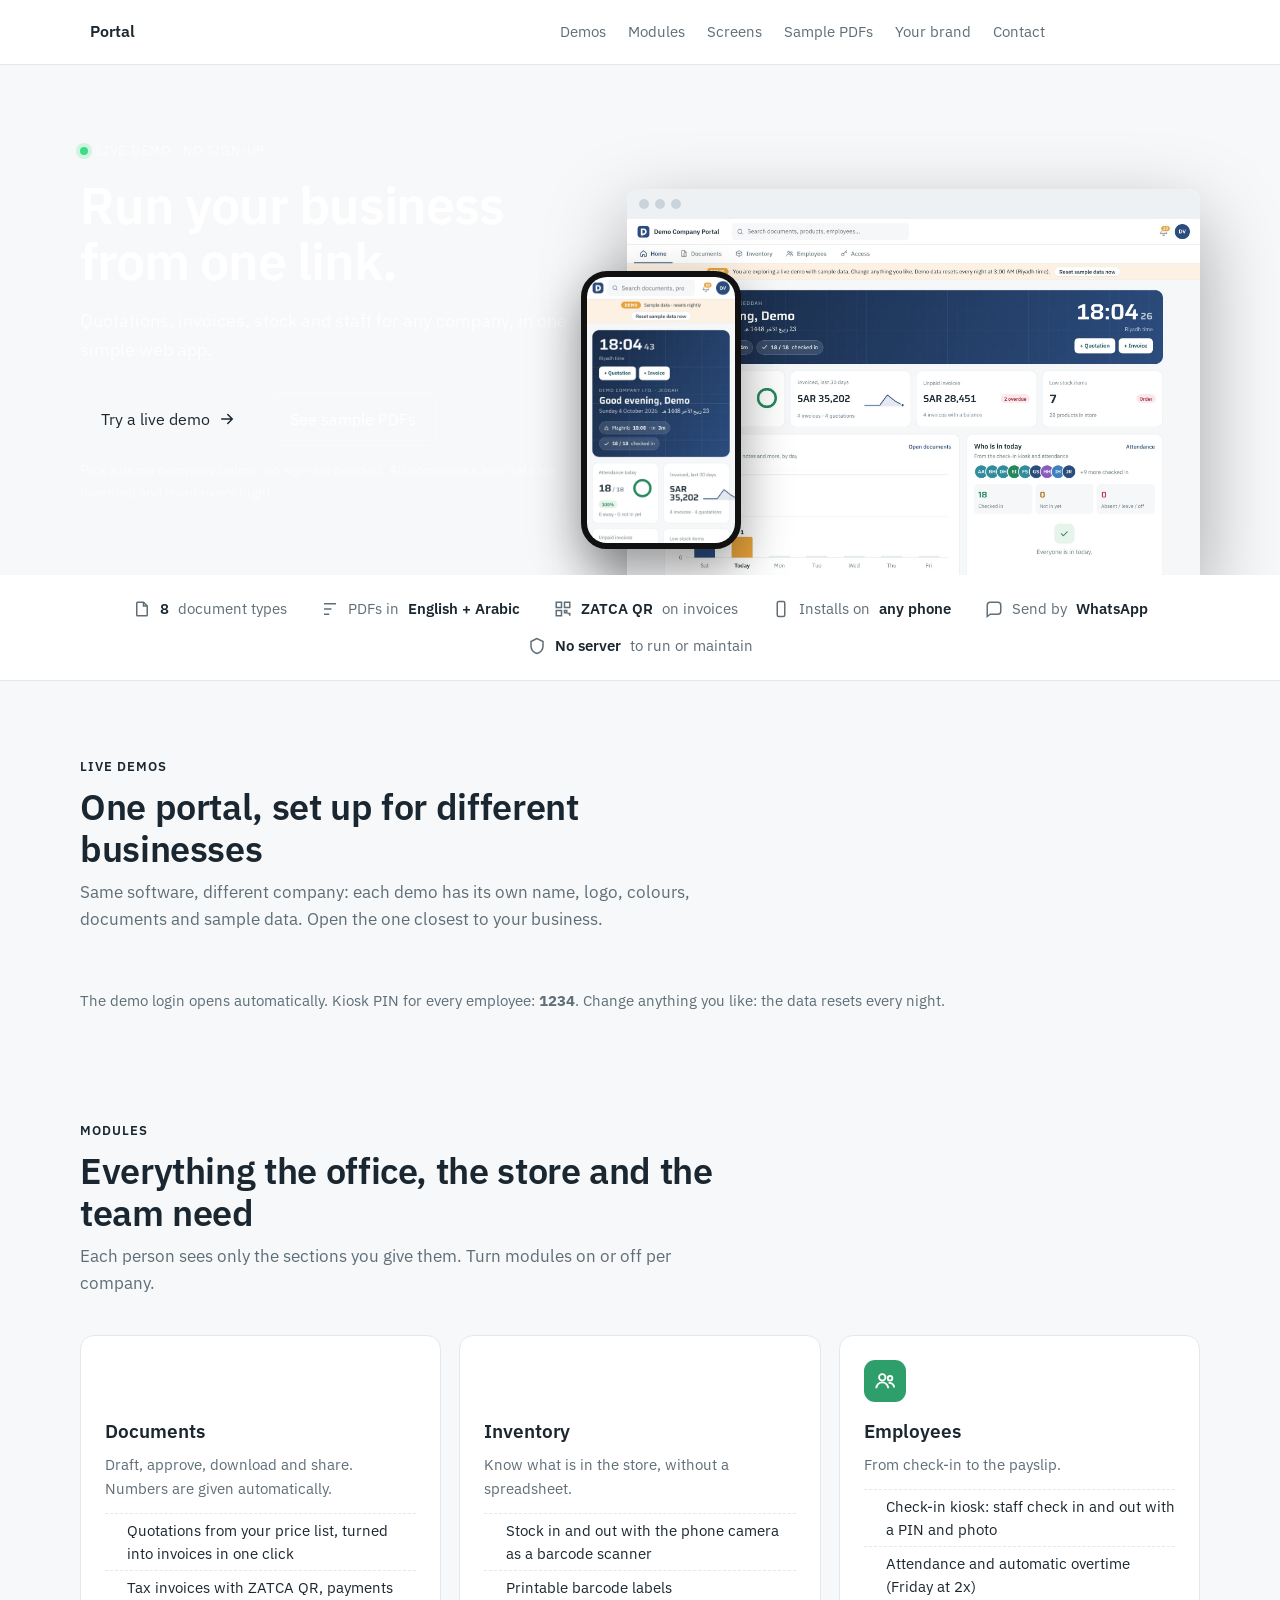
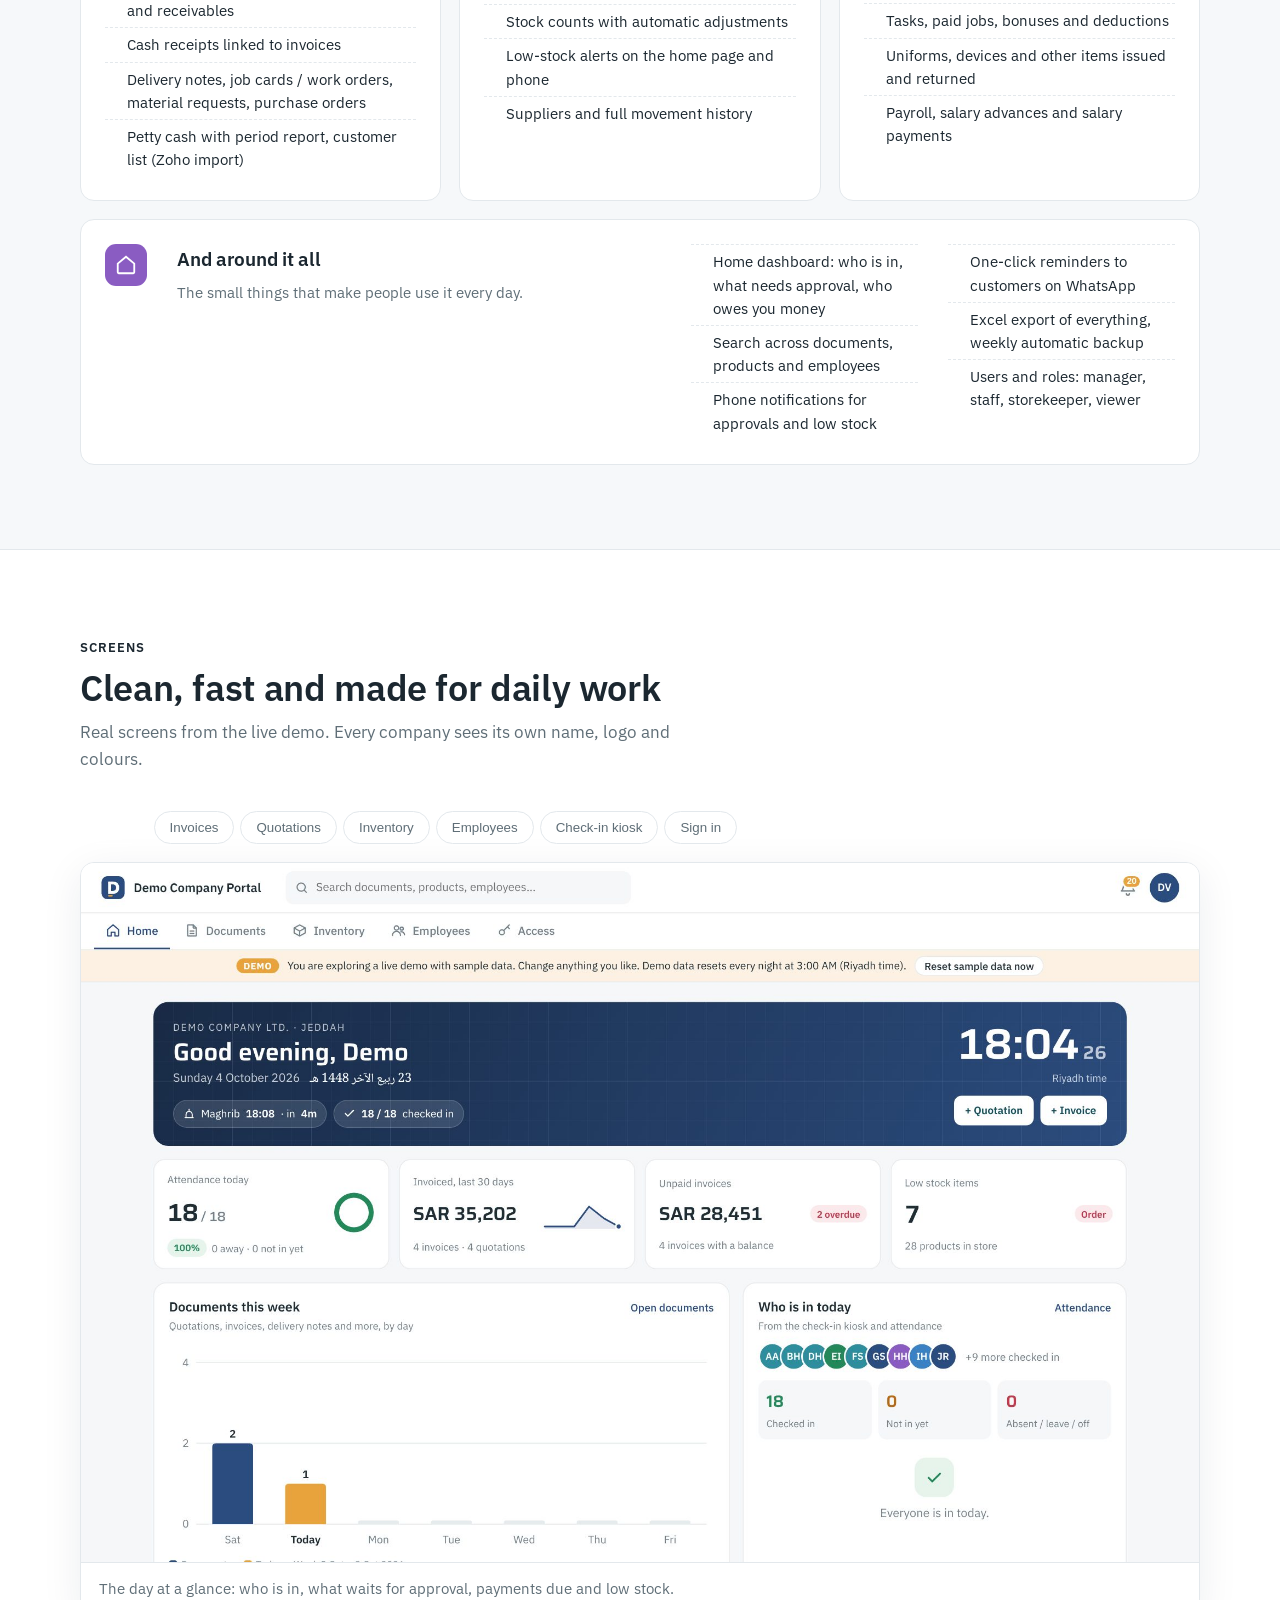
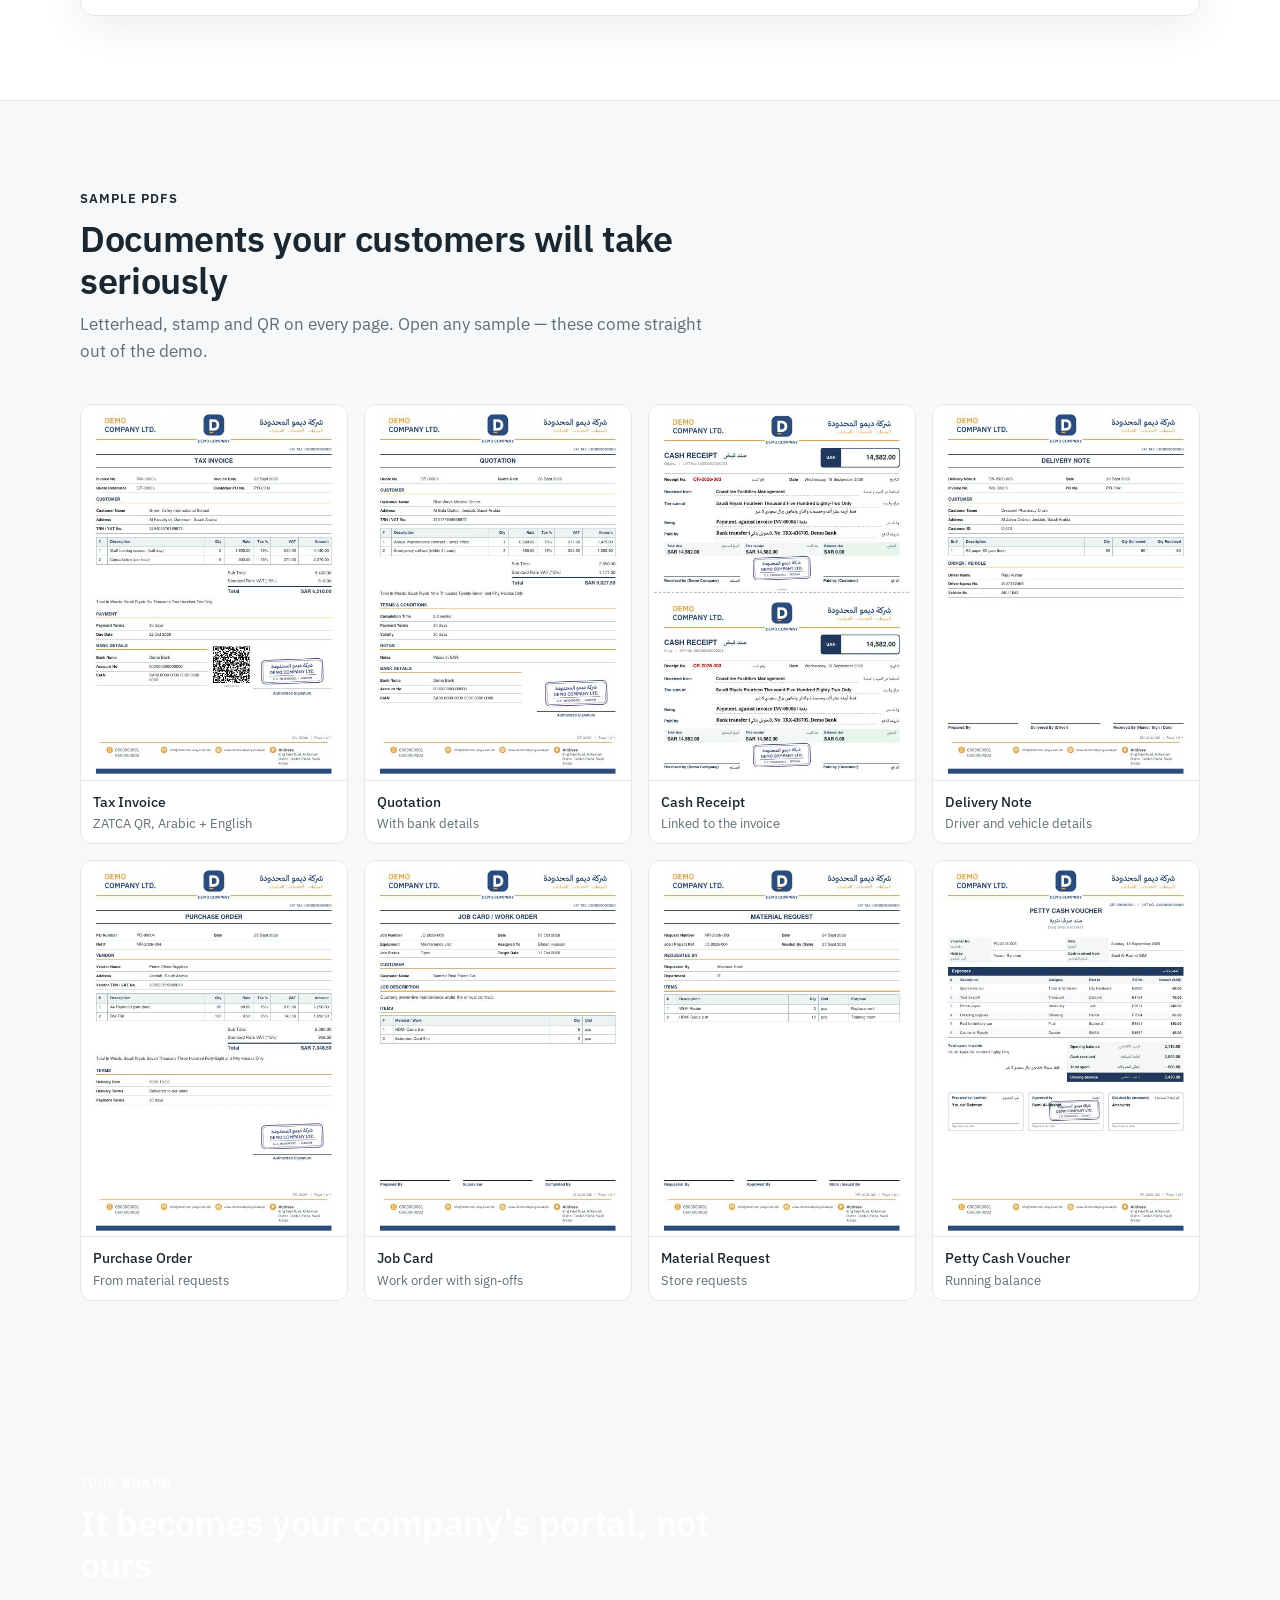
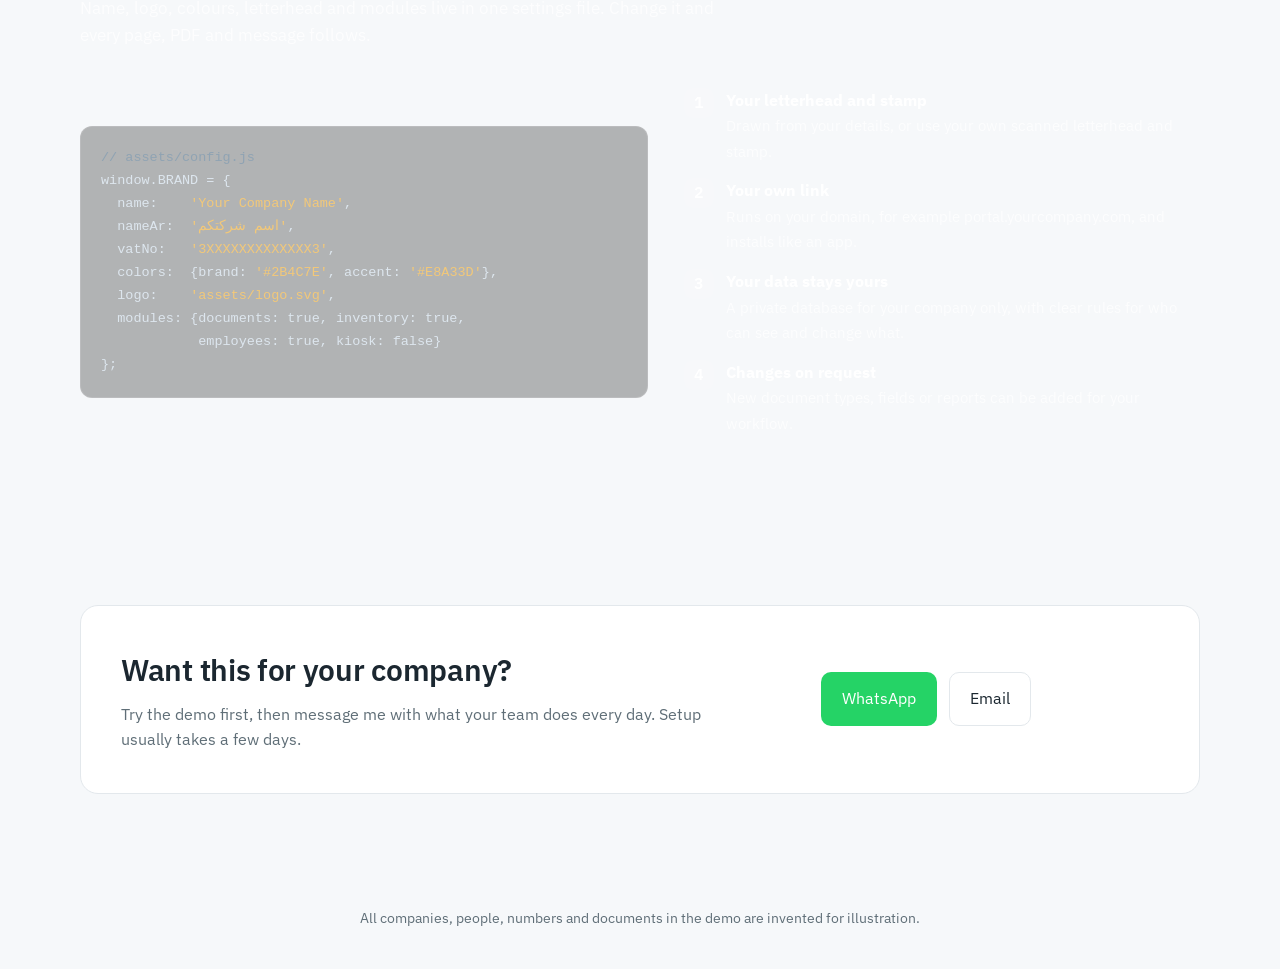
==== landing/index.html @ b4ddd35f "Add files via upload" ====
<!doctype html>
<html lang="en">
<head>
<meta charset="utf-8">
<meta name="viewport" content="width=device-width, initial-scale=1">
<title>Business Portal — live demo</title>
<meta name="description" content="Quotations, invoices with ZATCA QR, stock, attendance and payroll for any company. Try the live demo.">
<link rel="icon" href="assets/favicon.png">
<link rel="preconnect" href="https://fonts.googleapis.com"><link rel="preconnect" href="https://fonts.gstatic.com" crossorigin>
<link rel="stylesheet" href="https://fonts.googleapis.com/css2?family=IBM+Plex+Sans:wght@400;500;600&family=IBM+Plex+Sans+Arabic:wght@400;600&display=swap">
<script src="assets/config.js"></script>
<script src="demos.js"></script>
<style>
:root{--ink:#1B2730;--muted:#5F6E77;--line:#E3E8EC;--bg:#F6F8FA;--card:#fff;--r:14px;--max:1160px}
*{box-sizing:border-box}
html{scroll-behavior:smooth}
body{margin:0;font:16px/1.6 'IBM Plex Sans','IBM Plex Sans Arabic',system-ui,sans-serif;color:var(--ink);background:var(--bg);-webkit-font-smoothing:antialiased}
a{color:inherit}
img{max-width:100%;display:block}
.wrap{max-width:var(--max);margin:0 auto;padding:0 20px}
.btn{display:inline-flex;align-items:center;gap:8px;border-radius:10px;padding:13px 20px;font:600 15px/1 inherit;text-decoration:none;border:1px solid transparent;cursor:pointer;white-space:nowrap}
.btn.main{background:var(--accent);color:#1B2730}
.btn.main:hover{filter:brightness(.95)}
.btn.line{border-color:rgba(255,255,255,.35);color:#fff}
.btn.line:hover{background:rgba(255,255,255,.08)}
.btn.dark{background:var(--brand);color:#fff}
.btn svg{width:18px;height:18px}

/* top */
header.top{position:sticky;top:0;z-index:20;background:rgba(255,255,255,.92);backdrop-filter:saturate(1.4) blur(10px);border-bottom:1px solid var(--line)}
header.top .wrap{display:flex;align-items:center;gap:22px;height:64px}
.logo{display:flex;align-items:center;gap:10px;font-weight:600;text-decoration:none}
.logo img{height:32px;width:auto}
header nav{display:flex;gap:22px;margin-left:auto;font-size:14.5px}
header nav a{text-decoration:none;color:var(--muted)}
header nav a:hover{color:var(--ink)}
header .btn{padding:10px 16px;font-size:14px}
@media (max-width:780px){header nav{display:none}header .btn{margin-left:auto}}

/* hero */
.hero{background:linear-gradient(160deg,var(--brand-deep) 0%,var(--brand) 70%);color:#fff;overflow:hidden;position:relative}
.hero::before{content:'';position:absolute;inset:0;background-image:linear-gradient(rgba(255,255,255,.05) 1px,transparent 1px),linear-gradient(90deg,rgba(255,255,255,.05) 1px,transparent 1px);background-size:40px 40px;mask-image:linear-gradient(180deg,#000 30%,transparent)}
.hero .wrap{position:relative;display:grid;grid-template-columns:1fr 1.15fr;gap:48px;align-items:center;padding-top:72px;padding-bottom:0}
.eyebrow{display:inline-flex;gap:8px;align-items:center;font-size:13px;letter-spacing:.06em;text-transform:uppercase;color:rgba(255,255,255,.75)}
.eyebrow i{width:8px;height:8px;border-radius:50%;background:#3DDC84;box-shadow:0 0 0 4px rgba(61,220,132,.2)}
.hero h1{font-size:clamp(34px,4.4vw,52px);line-height:1.08;margin:14px 0 18px;letter-spacing:-.02em;font-weight:600}
.hero h1 em{font-style:normal;color:var(--accent)}
.hero p.lead{font-size:18px;color:rgba(255,255,255,.82);margin:0 0 28px;max-width:30em}
.cta{display:flex;gap:12px;flex-wrap:wrap}
.hero small{display:block;margin-top:14px;color:rgba(255,255,255,.6);font-size:13.5px}
.shots{position:relative;align-self:end;margin-bottom:-2px}
.browser{background:#fff;border-radius:12px 12px 0 0;box-shadow:0 30px 80px rgba(0,0,0,.35);overflow:hidden}
.browser .bar{display:flex;gap:6px;padding:10px 12px;background:#EEF1F4}
.browser .bar i{width:10px;height:10px;border-radius:50%;background:#CBD3DA}
.phone{position:absolute;left:-46px;bottom:28px;width:28%;border:6px solid #111;border-radius:26px;overflow:hidden;box-shadow:0 20px 50px rgba(0,0,0,.4);background:#111}
.phone img{aspect-ratio:390/700;object-fit:cover;object-position:top}
@media (max-width:900px){.hero .wrap{grid-template-columns:1fr;padding-top:48px}.phone{left:auto;right:12px;width:30%}}

/* facts */
.facts{background:#fff;border-bottom:1px solid var(--line)}
.facts ul{list-style:none;margin:0 auto;padding:22px 20px;display:flex;flex-wrap:wrap;gap:14px 34px;justify-content:center;max-width:var(--max)}
.facts li{display:flex;align-items:center;gap:9px;font-size:14.5px;color:var(--muted)}
.facts b{color:var(--ink);font-weight:600}
.facts svg{width:18px;height:18px;color:var(--brand)}

section{padding:84px 0}
.sec-h{max-width:640px;margin-bottom:38px}
.sec-h .k{font-size:13px;letter-spacing:.08em;text-transform:uppercase;color:var(--brand);font-weight:600}
.sec-h h2{font-size:clamp(26px,3vw,36px);line-height:1.15;margin:8px 0 10px;letter-spacing:-.01em;font-weight:600}
.sec-h p{color:var(--muted);margin:0;font-size:17px}


/* demo companies */
.demos{padding-top:72px;padding-bottom:20px}
.demo-grid{display:grid;grid-template-columns:repeat(auto-fit,minmax(300px,1fr));gap:20px}
.demo{background:#fff;border:1px solid var(--line);border-radius:18px;overflow:hidden;display:flex;flex-direction:column}
.demo .head{display:flex;gap:14px;align-items:center;padding:22px 24px;color:#fff;background:linear-gradient(150deg,var(--d-deep),var(--d))}
.demo .head img{width:52px;height:52px;flex:none;border-radius:12px;background:#fff;padding:6px}
.demo .head b{display:block;font-size:19px;font-weight:600;line-height:1.25}
.demo .head span{display:block;font-size:13px;opacity:.82}
.demo .head .ind{display:inline-block;margin-bottom:4px;font-size:12px;letter-spacing:.06em;text-transform:uppercase;background:rgba(255,255,255,.16);border-radius:99px;padding:2px 10px;opacity:1}
.demo .body{padding:18px 24px 22px;display:flex;flex-direction:column;gap:14px;flex:1}
.demo ul{margin:0;padding:0;list-style:none;font-size:14.5px}
.demo li{padding:5px 0 5px 22px;position:relative;border-top:1px dashed var(--line)}
.demo li:first-child{border-top:0}
.demo li::before{content:'';position:absolute;left:2px;top:13px;width:9px;height:5px;border-left:2px solid var(--d);border-bottom:2px solid var(--d);transform:rotate(-45deg)}
.demo .go{margin-top:auto;align-self:flex-start;background:var(--d);color:#fff}
.demo .go[aria-disabled=true]{background:#E3E8EC;color:var(--muted);cursor:default}
.demo-note{color:var(--muted);font-size:14.5px;margin:18px 0 0}

/* modules */
.mods{display:grid;grid-template-columns:repeat(3,1fr);gap:18px}
.mod{background:var(--card);border:1px solid var(--line);border-radius:var(--r);padding:24px}
.mod .ic{width:42px;height:42px;border-radius:11px;display:grid;place-items:center;color:#fff;margin-bottom:14px}
.mod .ic svg{width:22px;height:22px}
.mod h3{margin:0 0 6px;font-size:19px;font-weight:600}
.mod p{margin:0 0 12px;color:var(--muted);font-size:15px}
.mod ul{margin:0;padding:0;list-style:none;font-size:14.5px}
.mod li{padding:5px 0 5px 22px;position:relative;border-top:1px dashed var(--line)}
.mod li::before{content:'';position:absolute;left:2px;top:13px;width:9px;height:5px;border-left:2px solid var(--brand);border-bottom:2px solid var(--brand);transform:rotate(-45deg)}
.mod.wide{grid-column:span 3;display:grid;grid-template-columns:auto 1fr 1fr;gap:10px 30px;align-items:start}
.mod.wide ul{columns:2;column-gap:30px}
.mod.wide li{break-inside:avoid}
@media (max-width:900px){.mods{grid-template-columns:1fr}.mod.wide{grid-column:auto;display:block}.mod.wide ul{columns:1}}

/* screens */
.tabs{display:flex;gap:6px;flex-wrap:wrap;margin-bottom:18px}
.tabs button{border:1px solid var(--line);background:#fff;border-radius:99px;padding:8px 15px;font:500 14px inherit;color:var(--muted);cursor:pointer}
.tabs button[aria-selected=true]{background:var(--brand);border-color:var(--brand);color:#fff}
.stage{background:#fff;border:1px solid var(--line);border-radius:var(--r);overflow:hidden;box-shadow:0 10px 40px rgba(20,40,60,.08)}
.stage img{width:100%;aspect-ratio:1360/850;object-fit:cover;object-position:top}
.stage p{margin:0;padding:14px 18px;border-top:1px solid var(--line);color:var(--muted);font-size:15px}

/* pdfs */
.pdfs{display:grid;grid-template-columns:repeat(4,1fr);gap:16px}
.pdf{text-decoration:none;background:#fff;border:1px solid var(--line);border-radius:12px;overflow:hidden;transition:transform .15s,box-shadow .15s}
.pdf:hover{transform:translateY(-3px);box-shadow:0 12px 30px rgba(20,40,60,.12)}
.pdf img{aspect-ratio:210/297;object-fit:cover;object-position:top;border-bottom:1px solid var(--line)}
.pdf span{display:block;padding:10px 12px;font-size:14px;font-weight:500}
.pdf span small{display:block;color:var(--muted);font-weight:400;font-size:12.5px}
@media (max-width:900px){.pdfs{grid-template-columns:repeat(2,1fr)}}

/* white label */
.wl{background:var(--brand-deep);color:#fff}
.wl .sec-h .k{color:var(--accent)}.wl .sec-h p{color:rgba(255,255,255,.75)}
.wl-grid{display:grid;grid-template-columns:1.1fr 1fr;gap:36px;align-items:center}
.wl pre{margin:0;background:rgba(0,0,0,.28);border:1px solid rgba(255,255,255,.12);border-radius:12px;padding:20px;overflow:auto;font:13.5px/1.7 'IBM Plex Mono',ui-monospace,Menlo,monospace;color:#DDE6EE}
.wl pre .c{color:#8FA3B3}.wl pre .s{color:#F2C879}
.wl ul{list-style:none;padding:0;margin:0;display:grid;gap:14px}
.wl li{display:flex;gap:12px}
.wl li b{display:block}
.wl li span{color:rgba(255,255,255,.72);font-size:15px}
.wl li i{flex:none;width:30px;height:30px;border-radius:8px;background:rgba(255,255,255,.1);display:grid;place-items:center;font-style:normal;font-weight:600;color:var(--accent)}
@media (max-width:900px){.wl-grid{grid-template-columns:1fr}}

/* contact */
.contact{background:#fff;border:1px solid var(--line);border-radius:18px;padding:40px;display:grid;grid-template-columns:1.4fr 1fr;gap:30px;align-items:center}
.contact h2{margin:0 0 8px;font-size:30px;font-weight:600;letter-spacing:-.01em}
.contact p{margin:0;color:var(--muted)}
.contact .cta{justify-content:flex-end}
.btn.wa{background:#25D366;color:#fff}
.btn.ghost{border-color:var(--line);color:var(--ink);background:#fff}
@media (max-width:900px){.contact{grid-template-columns:1fr;padding:28px}.contact .cta{justify-content:flex-start}}
footer{padding:30px 0 40px;color:var(--muted);font-size:13.5px;text-align:center}
</style>
</head>
<body>

<header class="top"><div class="wrap">
  <a class="logo" href="#"><img data-brand-logo alt=""><span id="pName">Business Portal</span></a>
  <nav aria-label="Page"><a href="#demos">Demos</a><a href="#modules">Modules</a><a href="#screens">Screens</a><a href="#pdfs">Sample PDFs</a><a href="#brand">Your brand</a><a href="#contact">Contact</a></nav>
  <a class="btn dark" href="#demos">Open live demo</a>
</div></header>

<section class="hero" style="padding:0">
  <div class="wrap">
    <div style="padding-bottom:72px">
      <span class="eyebrow"><i></i>Live demo · no sign-up</span>
      <h1>Run your business from <em>one link</em>.</h1>
      <p class="lead" id="pTag">Quotations, invoices, stock and staff for any company, in one simple web app.</p>
      <div class="cta">
        <a class="btn main" href="#demos">Try a live demo
          <svg viewBox="0 0 24 24" fill="none" stroke="currentColor" stroke-width="2" stroke-linecap="round"><path d="M5 12h14M13 6l6 6-6 6"/></svg></a>
        <a class="btn line" href="#pdfs">See sample PDFs</a>
      </div>
      <small>Pick a demo company below: no sign-up needed. All companies and data are invented and reset every night.</small>
    </div>
    <div class="shots" aria-hidden="true">
      <div class="browser"><div class="bar"><i></i><i></i><i></i></div><img src="assets/shots/home.jpg" alt=""></div>
      <div class="phone"><img src="assets/shots/phone.jpg" alt=""></div>
    </div>
  </div>
</section>

<div class="facts"><ul>
  <li><svg viewBox="0 0 24 24" fill="none" stroke="currentColor" stroke-width="2"><path d="M14 3H6a1 1 0 0 0-1 1v16a1 1 0 0 0 1 1h12a1 1 0 0 0 1-1V8z"/><path d="M14 3v5h5"/></svg><b>8</b> document types</li>
  <li><svg viewBox="0 0 24 24" fill="none" stroke="currentColor" stroke-width="2"><path d="M4 5h16M4 12h10M4 19h7"/></svg>PDFs in <b>English + Arabic</b></li>
  <li><svg viewBox="0 0 24 24" fill="none" stroke="currentColor" stroke-width="2"><rect x="3" y="3" width="7" height="7"/><rect x="14" y="3" width="7" height="7"/><rect x="3" y="14" width="7" height="7"/><path d="M14 14h3v3h-3zM18 18h3v3"/></svg><b>ZATCA QR</b> on invoices</li>
  <li><svg viewBox="0 0 24 24" fill="none" stroke="currentColor" stroke-width="2"><rect x="7" y="2" width="10" height="20" rx="2"/><path d="M12 18h.01"/></svg>Installs on <b>any phone</b></li>
  <li><svg viewBox="0 0 24 24" fill="none" stroke="currentColor" stroke-width="2"><path d="M21 15a4 4 0 0 1-4 4H7l-4 3V7a4 4 0 0 1 4-4h10a4 4 0 0 1 4 4z"/></svg>Send by <b>WhatsApp</b></li>
  <li><svg viewBox="0 0 24 24" fill="none" stroke="currentColor" stroke-width="2"><path d="M12 2 4 6v6c0 5 3.5 8.5 8 10 4.5-1.5 8-5 8-10V6z"/></svg><b>No server</b> to run or maintain</li>
</ul></div>

<section id="demos" class="demos"><div class="wrap">
  <div class="sec-h"><span class="k">Live demos</span><h2>One portal, set up for different businesses</h2>
    <p>Same software, different company: each demo has its own name, logo, colours, documents and sample data. Open the one closest to your business.</p></div>
  <div class="demo-grid" id="demoList"></div>
  <p class="demo-note">The demo login opens automatically. Kiosk PIN for every employee: <b>1234</b>. Change anything you like: the data resets every night.</p>
</div></section>

<section id="modules"><div class="wrap">
  <div class="sec-h"><span class="k">Modules</span><h2>Everything the office, the store and the team need</h2>
    <p>Each person sees only the sections you give them. Turn modules on or off per company.</p></div>
  <div class="mods">
    <article class="mod"><div class="ic" style="background:var(--brand)"><svg viewBox="0 0 24 24" fill="none" stroke="currentColor" stroke-width="2"><path d="M14 3H6a1 1 0 0 0-1 1v16a1 1 0 0 0 1 1h12a1 1 0 0 0 1-1V8z"/><path d="M14 3v5h5M9 13h6M9 17h6"/></svg></div>
      <h3>Documents</h3><p>Draft, approve, download and share. Numbers are given automatically.</p>
      <ul><li>Quotations from your price list, turned into invoices in one click</li><li>Tax invoices with ZATCA QR, payments and receivables</li>
        <li>Cash receipts linked to invoices</li><li>Delivery notes, job cards / work orders, material requests, purchase orders</li>
        <li>Petty cash with period report, customer list (Zoho import)</li></ul></article>
    <article class="mod"><div class="ic" style="background:var(--accent)"><svg viewBox="0 0 24 24" fill="none" stroke="currentColor" stroke-width="2"><path d="M21 8 12 3 3 8v8l9 5 9-5z"/><path d="M3 8l9 5 9-5M12 13v8"/></svg></div>
      <h3>Inventory</h3><p>Know what is in the store, without a spreadsheet.</p>
      <ul><li>Stock in and out with the phone camera as a barcode scanner</li><li>Printable barcode labels</li>
        <li>Stock counts with automatic adjustments</li><li>Low-stock alerts on the home page and phone</li><li>Suppliers and full movement history</li></ul></article>
    <article class="mod"><div class="ic" style="background:#2E9E6A"><svg viewBox="0 0 24 24" fill="none" stroke="currentColor" stroke-width="2"><circle cx="9" cy="8" r="3.5"/><path d="M2.5 20a6.5 6.5 0 0 1 13 0"/><circle cx="17.5" cy="9" r="2.5"/><path d="M16 14.2a5 5 0 0 1 6 4.8"/></svg></div>
      <h3>Employees</h3><p>From check-in to the payslip.</p>
      <ul><li>Check-in kiosk: staff check in and out with a PIN and photo</li><li>Attendance and automatic overtime (Friday at 2x)</li>
        <li>Tasks, paid jobs, bonuses and deductions</li><li>Uniforms, devices and other items issued and returned</li><li>Payroll, salary advances and salary payments</li></ul></article>
    <article class="mod wide"><div class="ic" style="background:#8A5CC2"><svg viewBox="0 0 24 24" fill="none" stroke="currentColor" stroke-width="2"><path d="M3 10.5 12 3l9 7.5V20a1 1 0 0 1-1 1H4a1 1 0 0 1-1-1z"/></svg></div>
      <div><h3>And around it all</h3><p>The small things that make people use it every day.</p></div>
      <ul><li>Home dashboard: who is in, what needs approval, who owes you money</li><li>Search across documents, products and employees</li>
        <li>Phone notifications for approvals and low stock</li><li>One-click reminders to customers on WhatsApp</li>
        <li>Excel export of everything, weekly automatic backup</li><li>Users and roles: manager, staff, storekeeper, viewer</li></ul></article>
  </div>
</div></section>

<section id="screens" style="background:#fff;border-block:1px solid var(--line)"><div class="wrap">
  <div class="sec-h"><span class="k">Screens</span><h2>Clean, fast and made for daily work</h2><p>Real screens from the live demo. Every company sees its own name, logo and colours.</p></div>
  <div class="tabs" role="tablist" id="tabs"></div>
  <figure class="stage" style="margin:0"><img id="shot" src="assets/shots/home.jpg" alt=""><p id="cap"></p></figure>
</div></section>

<section id="pdfs"><div class="wrap">
  <div class="sec-h"><span class="k">Sample PDFs</span><h2>Documents your customers will take seriously</h2>
    <p>Letterhead, stamp and QR on every page. Open any sample — these come straight out of the demo.</p></div>
  <div class="pdfs" id="pdfList"></div>
</div></section>

<section class="wl" id="brand"><div class="wrap">
  <div class="sec-h"><span class="k">Your brand</span><h2>It becomes your company's portal, not ours</h2>
    <p>Name, logo, colours, letterhead and modules live in one settings file. Change it and every page, PDF and message follows.</p></div>
  <div class="wl-grid">
<pre aria-label="Example settings"><span class="c">// assets/config.js</span>
window.BRAND = {
  name:    <span class="s">'Your Company Name'</span>,
  nameAr:  <span class="s">'اسم شركتكم'</span>,
  vatNo:   <span class="s">'3XXXXXXXXXXXXX3'</span>,
  colors:  {brand: <span class="s">'#2B4C7E'</span>, accent: <span class="s">'#E8A33D'</span>},
  logo:    <span class="s">'assets/logo.svg'</span>,
  modules: {documents: true, inventory: true,
            employees: true, kiosk: false}
};</pre>
    <ul>
      <li><i>1</i><div><b>Your letterhead and stamp</b><span>Drawn from your details, or use your own scanned letterhead and stamp.</span></div></li>
      <li><i>2</i><div><b>Your own link</b><span>Runs on your domain, for example portal.yourcompany.com, and installs like an app.</span></div></li>
      <li><i>3</i><div><b>Your data stays yours</b><span>A private database for your company only, with clear rules for who can see and change what.</span></div></li>
      <li><i>4</i><div><b>Changes on request</b><span>New document types, fields or reports can be added for your workflow.</span></div></li>
    </ul>
  </div>
</div></section>

<section id="contact"><div class="wrap">
  <div class="contact">
    <div><h2>Want this for your company?</h2><p>Try the demo first, then message me with what your team does every day. Setup usually takes a few days.</p></div>
    <div class="cta"><a class="btn wa" id="wa" href="#" target="_blank" rel="noopener">WhatsApp</a><a class="btn ghost" id="mail" href="#">Email</a><a class="btn dark" href="#demos">Live demo</a></div>
  </div>
</div></section>

<footer>All companies, people, numbers and documents in the demo are invented for illustration. <span id="by"></span></footer>

<script>
(() => {
  const P = window.PRODUCT || {}, $ = id => document.getElementById(id);
  document.title = (P.name || 'Portal') + ' — live demo';
  $('pName').textContent = P.name || 'Portal';
  if (P.tagline) $('pTag').textContent = P.tagline;
  $('wa').href = 'https://wa.me/' + String(P.whatsapp || '').replace(/\D/g, '') + '?text=' + encodeURIComponent(`Hi, I saw the ${P.name || 'portal'} demo and would like to know more.`);
  $('mail').href = 'mailto:' + (P.email || '') + '?subject=' + encodeURIComponent((P.name || 'Portal') + ' for our company');
  if (P.contactName) $('by').textContent = 'Built by ' + P.contactName + '.';

  const SHOTS = [['home', 'Home', 'The day at a glance: who is in, what waits for approval, payments due and low stock.'],
    ['invoices', 'Invoices', 'Tax invoices with ZATCA QR, payments, balances and overdue status.'],
    ['quotation', 'Quotations', 'Quotations from the price list, turned into invoices in one click.'],
    ['inventory', 'Inventory', 'Stock levels, barcode scanning, movements and low-stock alerts.'],
    ['employees', 'Employees', 'Live shift board, attendance, overtime, tasks and payroll.'],
    ['kiosk', 'Check-in kiosk', 'A tablet at the entrance: staff tap their name and enter a PIN to check in or out.'],
    ['login', 'Sign in', 'Your logo and colours from the first screen.']];
  const tabs = $('tabs');
  SHOTS.forEach(([k, t, c], i) => {
    const b = document.createElement('button'); b.type = 'button'; b.role = 'tab'; b.textContent = t; b.setAttribute('aria-selected', String(!i));
    b.onclick = () => { tabs.querySelectorAll('button').forEach(x => x.setAttribute('aria-selected', String(x === b))); $('shot').src = `assets/shots/${k}.jpg`; $('shot').alt = t; $('cap').textContent = c; };
    tabs.appendChild(b);
  });
  $('cap').textContent = SHOTS[0][2];

  const DT = (window.PRODUCT && window.PRODUCT.demoText) || {};
  const esc = v => String(v ?? '').replace(/[&<>"']/g, c => ({'&': '&amp;', '<': '&lt;', '>': '&gt;', '"': '&quot;', "'": '&#39;'}[c]));
  const mixDark = (h, t) => '#' + [0, 2, 4].map(i => Math.round(parseInt(h.slice(1).substr(i, 2), 16) * (1 - t)).toString(16).padStart(2, '0')).join('');
  $('demoList').innerHTML = (window.DEMOS || []).map(d => `<article class="demo" style="--d:${esc(d.brand)};--d-deep:${esc(mixDark(d.brand, .4))}">
    <div class="head"><img src="${esc(d.logo)}" alt=""><div><span class="ind">${esc(d.industry)}</span><b>${esc(d.name)}</b><span>${esc(d.tagline)}</span></div></div>
    <div class="body"><ul>${(DT[d.id] || []).map(x => `<li>${esc(x)}</li>`).join('')}</ul>
      ${d.ready ? `<a class="btn go" href="${esc(d.link)}">Open ${esc(d.short || d.name)} demo
        <svg viewBox="0 0 24 24" fill="none" stroke="currentColor" stroke-width="2" stroke-linecap="round"><path d="M5 12h14M13 6l6 6-6 6"/></svg></a>`
               : `<span class="btn go" aria-disabled="true">Coming soon</span>`}</div></article>`).join('');


  const PDFS = [['invoice', 'Tax Invoice', 'ZATCA QR, Arabic + English'], ['quotation', 'Quotation', 'With bank details'],
    ['cash-receipt', 'Cash Receipt', 'Linked to the invoice'], ['delivery-note', 'Delivery Note', 'Driver and vehicle details'],
    ['purchase-order', 'Purchase Order', 'From material requests'], ['job-card', 'Job Card', 'Work order with sign-offs'],
    ['material-request', 'Material Request', 'Store requests'], ['petty-cash', 'Petty Cash Voucher', 'Running balance']];
  $('pdfList').innerHTML = PDFS.map(([f, t, s]) => `<a class="pdf" href="samples/${f}.pdf" target="_blank" rel="noopener">
    <img src="assets/shots/pdf-${f}.jpg" alt="" loading="lazy"><span>${t}<small>${s}</small></span></a>`).join('');
})();
</script>
</body>
</html>
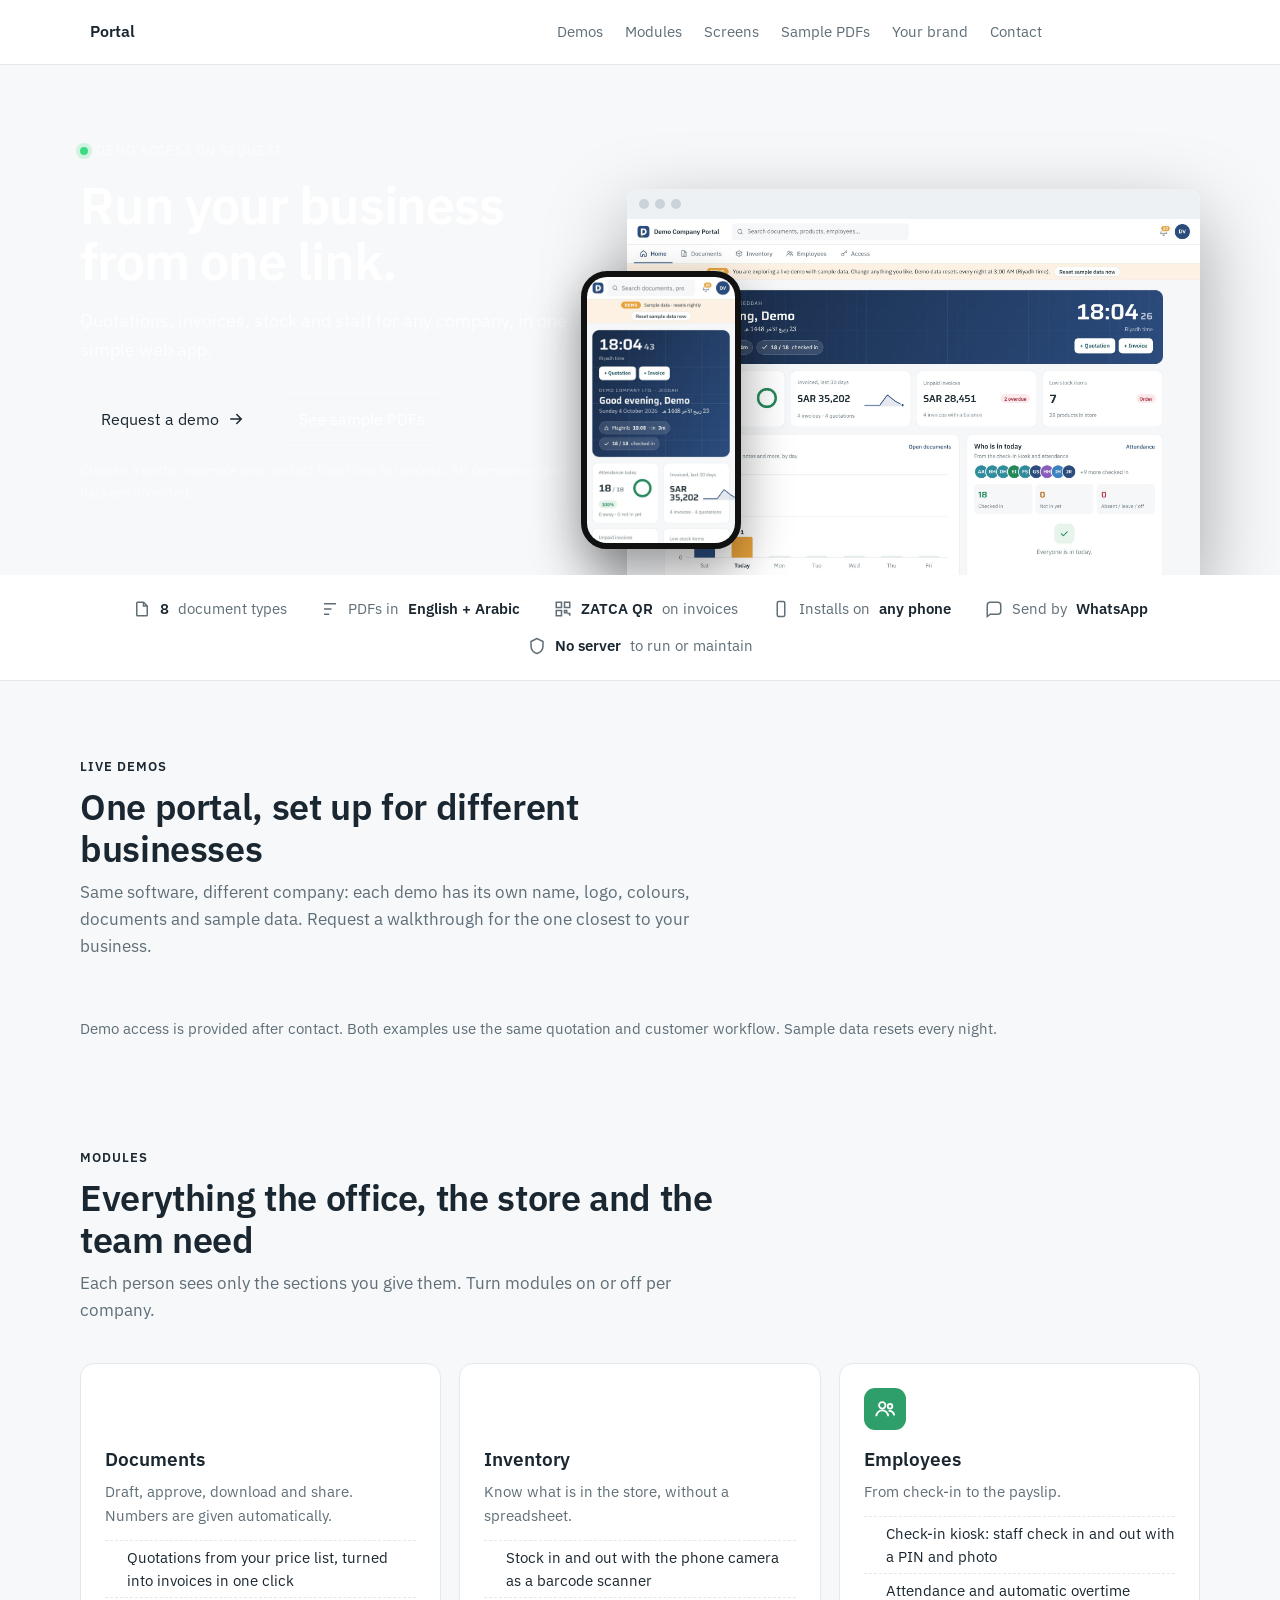
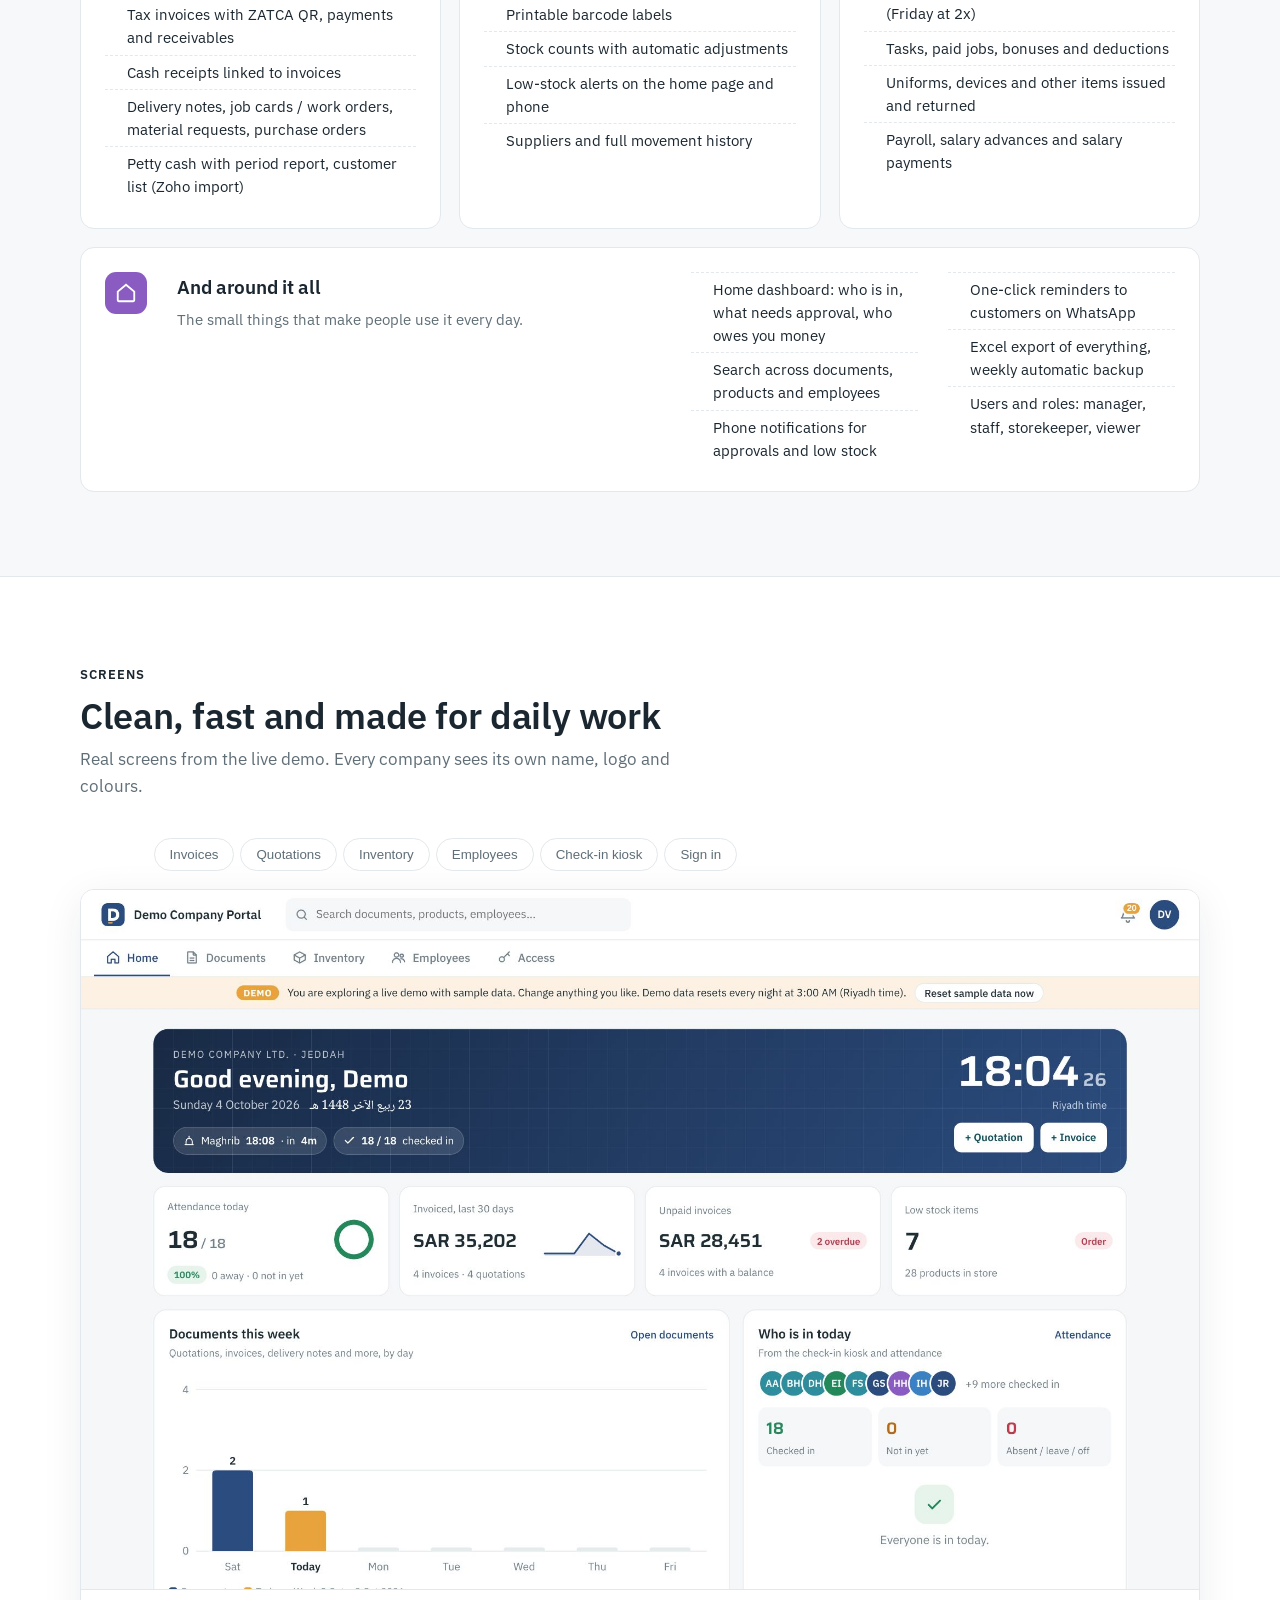
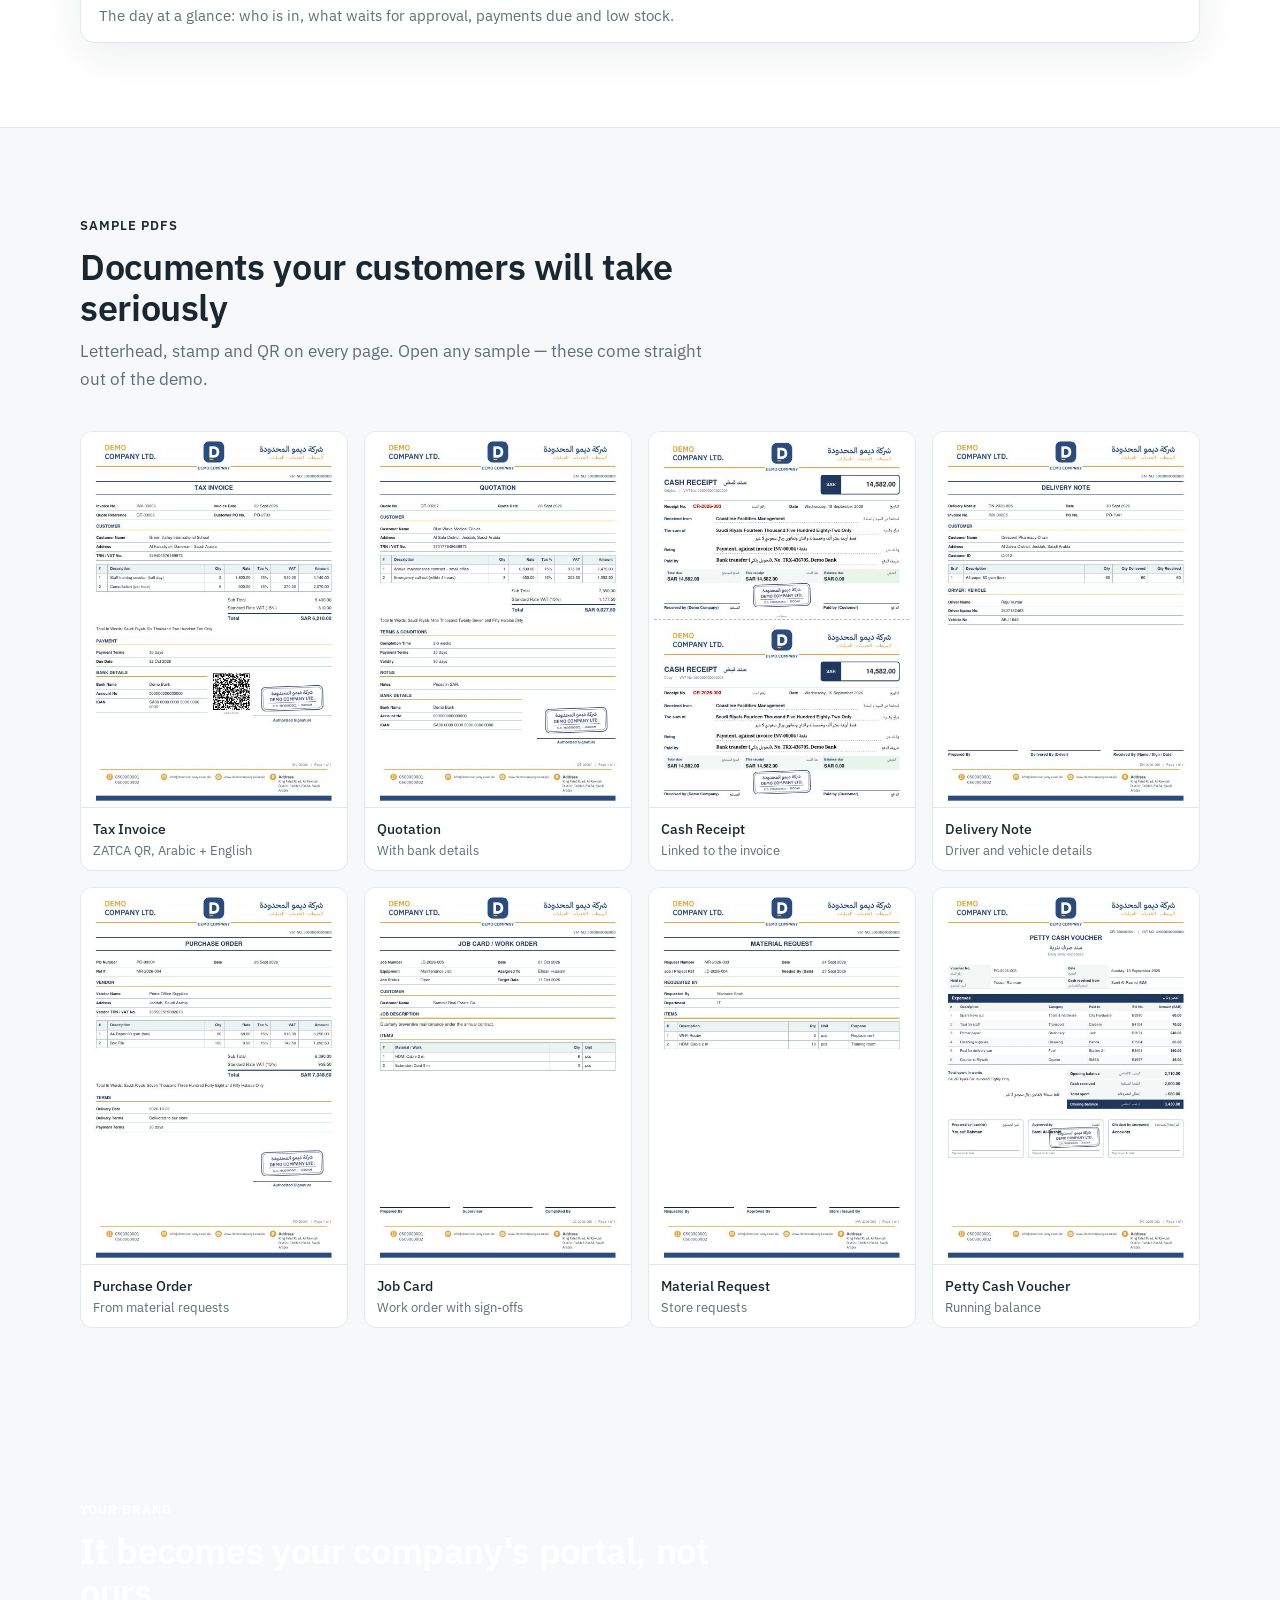
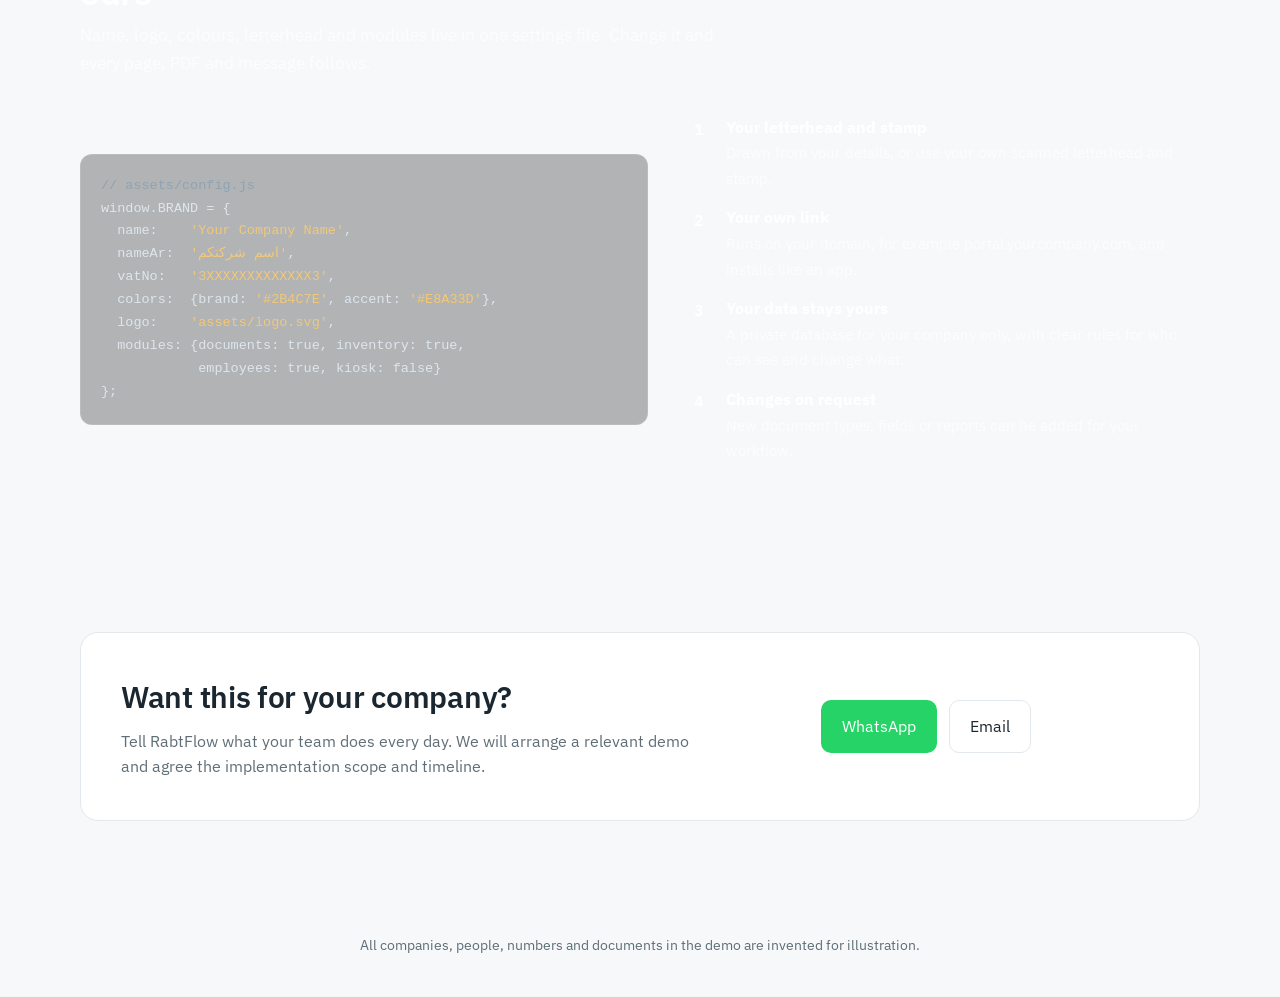
==== commit 794408d2: "Focus both sector demos on quotations and remove one-click demo sign-in" ====
--- a/landing/index.html
+++ b/landing/index.html
@@ -4,7 +4,7 @@
 <meta charset="utf-8">
 <meta name="viewport" content="width=device-width, initial-scale=1">
 <title>Business Portal — live demo</title>
-<meta name="description" content="Quotations, invoices with ZATCA QR, stock, attendance and payroll for any company. Try the live demo.">
+<meta name="description" content="Quotations, invoices with ZATCA QR, stock, attendance and payroll for any company. Request a guided demo.">
 <link rel="icon" href="assets/favicon.png">
 <link rel="preconnect" href="https://fonts.googleapis.com"><link rel="preconnect" href="https://fonts.gstatic.com" crossorigin>
 <link rel="stylesheet" href="https://fonts.googleapis.com/css2?family=IBM+Plex+Sans:wght@400;500;600&family=IBM+Plex+Sans+Arabic:wght@400;600&display=swap">
@@ -149,21 +149,21 @@
 <header class="top"><div class="wrap">
   <a class="logo" href="#"><img data-brand-logo alt=""><span id="pName">Business Portal</span></a>
   <nav aria-label="Page"><a href="#demos">Demos</a><a href="#modules">Modules</a><a href="#screens">Screens</a><a href="#pdfs">Sample PDFs</a><a href="#brand">Your brand</a><a href="#contact">Contact</a></nav>
-  <a class="btn dark" href="#demos">Open live demo</a>
+  <a class="btn dark" href="#demos">Request a demo</a>
 </div></header>
 
 <section class="hero" style="padding:0">
   <div class="wrap">
     <div style="padding-bottom:72px">
-      <span class="eyebrow"><i></i>Live demo · no sign-up</span>
+      <span class="eyebrow"><i></i>Demo access on request</span>
       <h1>Run your business from <em>one link</em>.</h1>
       <p class="lead" id="pTag">Quotations, invoices, stock and staff for any company, in one simple web app.</p>
       <div class="cta">
-        <a class="btn main" href="#demos">Try a live demo
+        <a class="btn main" href="#demos">Request a demo
           <svg viewBox="0 0 24 24" fill="none" stroke="currentColor" stroke-width="2" stroke-linecap="round"><path d="M5 12h14M13 6l6 6-6 6"/></svg></a>
         <a class="btn line" href="#pdfs">See sample PDFs</a>
       </div>
-      <small>Pick a demo company below: no sign-up needed. All companies and data are invented and reset every night.</small>
+      <small>Choose a sector example and contact RabtFlow for access. All companies and data are invented.</small>
     </div>
     <div class="shots" aria-hidden="true">
       <div class="browser"><div class="bar"><i></i><i></i><i></i></div><img src="assets/shots/home.jpg" alt=""></div>
@@ -183,9 +183,9 @@
 
 <section id="demos" class="demos"><div class="wrap">
   <div class="sec-h"><span class="k">Live demos</span><h2>One portal, set up for different businesses</h2>
-    <p>Same software, different company: each demo has its own name, logo, colours, documents and sample data. Open the one closest to your business.</p></div>
+    <p>Same software, different company: each demo has its own name, logo, colours, documents and sample data. Request a walkthrough for the one closest to your business.</p></div>
   <div class="demo-grid" id="demoList"></div>
-  <p class="demo-note">The demo login opens automatically. Kiosk PIN for every employee: <b>1234</b>. Change anything you like: the data resets every night.</p>
+  <p class="demo-note">Demo access is provided after contact. Both examples use the same quotation and customer workflow. Sample data resets every night.</p>
 </div></section>
 
 <section id="modules"><div class="wrap">
@@ -250,7 +250,7 @@
 
 <section id="contact"><div class="wrap">
   <div class="contact">
-    <div><h2>Want this for your company?</h2><p>Try the demo first, then message me with what your team does every day. Setup usually takes a few days.</p></div>
+    <div><h2>Want this for your company?</h2><p>Tell RabtFlow what your team does every day. We will arrange a relevant demo and agree the implementation scope and timeline.</p></div>
     <div class="cta"><a class="btn wa" id="wa" href="#" target="_blank" rel="noopener">WhatsApp</a><a class="btn ghost" id="mail" href="#">Email</a><a class="btn dark" href="#demos">Live demo</a></div>
   </div>
 </div></section>
@@ -288,7 +288,7 @@
   $('demoList').innerHTML = (window.DEMOS || []).map(d => `<article class="demo" style="--d:${esc(d.brand)};--d-deep:${esc(mixDark(d.brand, .4))}">
     <div class="head"><img src="${esc(d.logo)}" alt=""><div><span class="ind">${esc(d.industry)}</span><b>${esc(d.name)}</b><span>${esc(d.tagline)}</span></div></div>
     <div class="body"><ul>${(DT[d.id] || []).map(x => `<li>${esc(x)}</li>`).join('')}</ul>
-      ${d.ready ? `<a class="btn go" href="${esc(d.link)}">Open ${esc(d.short || d.name)} demo
+      ${d.ready ? `<a class="btn go" href="https://wa.me/966531566837?text=${encodeURIComponent('Hi RabtFlow, I would like to request the ' + (d.short || d.name) + ' demo.')}">Request ${esc(d.short || d.name)} demo
         <svg viewBox="0 0 24 24" fill="none" stroke="currentColor" stroke-width="2" stroke-linecap="round"><path d="M5 12h14M13 6l6 6-6 6"/></svg></a>`
                : `<span class="btn go" aria-disabled="true">Coming soon</span>`}</div></article>`).join('');
 
